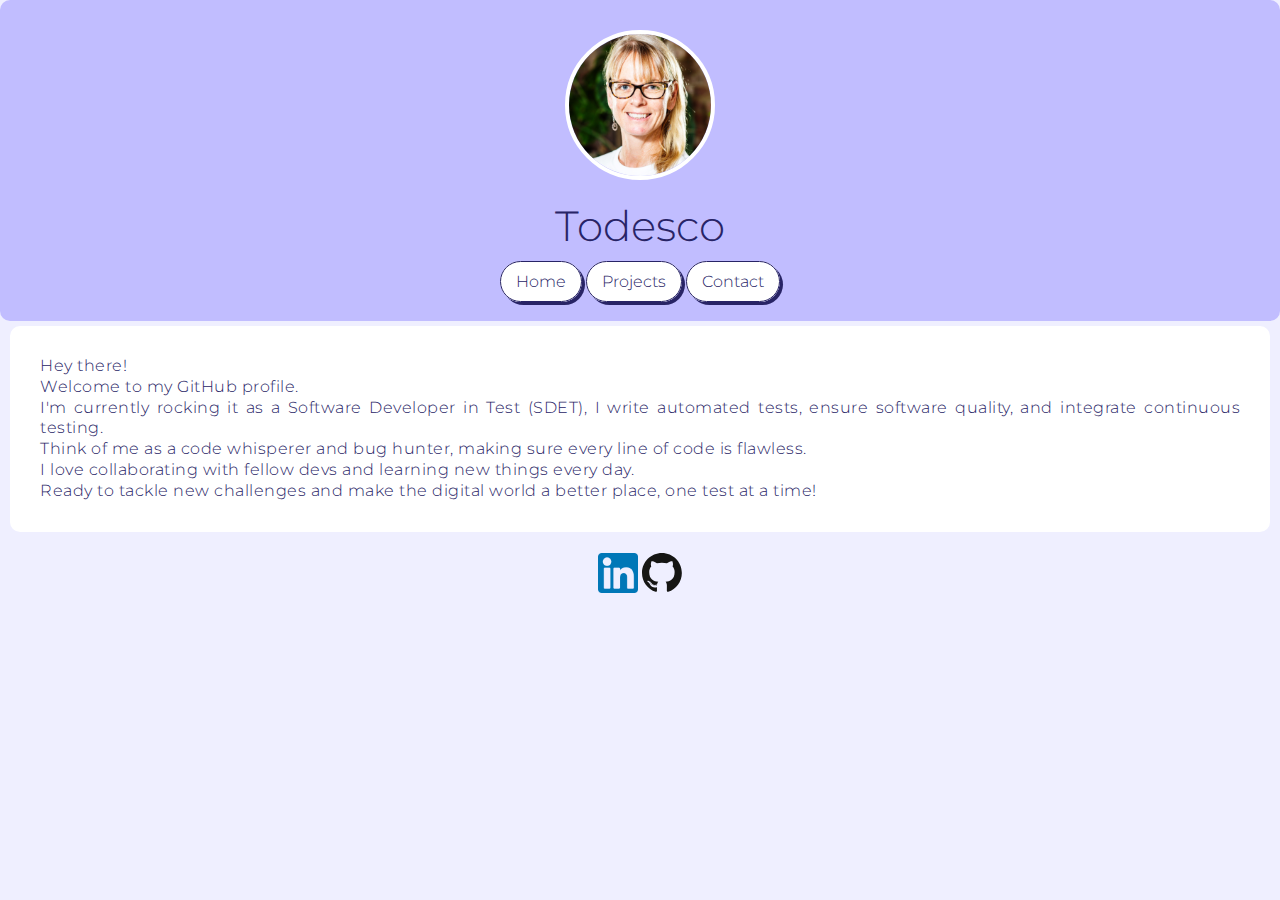
==== about.html @ f8c6dbab "completed basic profile" ====
<!DOCTYPE html>
<html lang="en">
  <head>
    <meta charset="UTF-8" />
    <meta http-equiv="X-UA-Compatible" content="IE=edge" />
    <meta name="viewport" content="width=device-width, initial-scale=1.0" />
    <link rel="stylesheet" href="css/style.css" />
    <title>My Profile</title>
  </head>
  <body>
    <header class="hero">
      <img class="profile-pic" src="images/profile_pic.jpeg" />
      <h1>Todesco</h1>
      <nav>
        <ul>
          <li><a class="nav-button" href="index.html">Home</a></li>
          <li><a class="nav-button" href="projects.html">Projects</a></li>
          <li><a class="nav-button" href="contact_form.html">Contact</a></li>
        </ul>
      </nav>
    </header>
    <main>
      <section class="articles-container">
        <article>
          <section class="about">
            <p>
              Hey there! <br />
              Welcome to my GitHub profile.<br />I'm currently rocking it as a
              Software Developer in Test (SDET), I write automated tests, ensure
              software quality, and integrate continuous testing.<br />Think of
              me as a code whisperer and bug hunter, making sure every line of
              code is flawless.<br />I love collaborating with fellow devs and
              learning new things every day.<br />Ready to tackle new challenges
              and make the digital world a better place, one test at a time!
            </p>
          </section>
        </article>
      </section>
    </main>
    <footer>
      <a
        href="https://www.linkedin.com/in/lisa-todesco-51aab129/?originalSubdomain=au"
        target="_blank"
        ><img
          class="socials-icon"
          src="images/linkedin.png"
          alt="LinkedIn Profile - Lisa Todesco"
      /></a>
      <a href="https://github.com/todesclia" target="_blank"
        ><img
          class="socials-icon"
          src="images/github.svg"
          alt="GitHub Profile - Lisa Todesco"
      /></a>
    </footer>
  </body>
</html>
---- css/style.css ----
/* Google Fonts */
@import url('https://fonts.googleapis.com/css2?family=Lato:ital,wght@0,100;0,300;0,400;0,700;0,900;1,100;1,300;1,400;1,700;1,900&family=Montserrat:ital,wght@0,100..900;1,100..900&family=Raleway:ital,wght@0,100..900;1,100..900&display=swap');

/* Global Variables */
:root {

  /* Colors */
  --brand: #efefff;
  --brand-alt: #c1bdff;
  --action: #ffff;
  --action-alt: #cce2e1;
  --base-lightest: #454646;
  --base-lighter: #ffff;
  --shadow-dark: #282466;

  /*  inherited colors  */
  --text: #282466;
}

/* CSS Reset */

html {
  box-sizing: border-box;
  font-size: 16px;
  font-family: "Montserrat", sans-serif;
  color: var(--black);
  scroll-behavior: smooth;
}

*,
*:before,
*:after {
  box-sizing: inherit;
}

h1,
h2,
h3,
h4,
h5,
h6 {
  font-family: "Montserrat", sans-serif;
}

body,
h1,
h2,
h3,
h4,
h5,
h6,
p,
ol,
ul {
  margin: 0;
  padding: 0;
}

ol,
ul {
  list-style: none;
}

img {
  max-width: 100%;
  height: auto;
}

input,
button,
textarea,
select {
  font: inherit;
}

/* set default font style */
html,
body {
  font-family: "Montserrat", sans-serif;
  font-size: 16px;
  font-weight: 300;
  background-color: var(--brand);
  color: var(--black);
}

/* .hero */
.hero {
  background-color: var(--brand-alt);
  border-radius: 10px;
  display: flex;
  flex-direction: column;
  justify-content: space-between;
  align-items: center;
  gap: 20px;
  padding: 30px 0px 30px 0px;
  top: 0;
  position: sticky;
}

.hero h1 {
  font-size: 42px;
  font-weight: 300;
  text-align: center;
  color: var(--text);
}

.hero .hero-accent {
  color: var(--action);
}

.profile-pic {
  border-radius: 80px;
  width: 150px;
  border: solid 4px #ffff;
}

.nav-button {
  background-color: var(--action);
  border: 1px solid var(--shadow-dark);
  border-radius: 110px;
  padding: 10px 15px 10px 15px;
  box-shadow: 3px 3px var(--shadow-dark);
  text-decoration: none;
  color: var(--text);
}

.about {
  display: flex;
}

.about p {
  color: var(--text);
  margin: 20px;
  text-align: justify;
  letter-spacing: 0.5px;
  line-height: 1.3;
}

.articles-container {
  display: flex;
  flex-direction: column;
}

article {
  padding: 10px 10px;
  background-color: var(--base-lighter);
  border-radius: 10px;
  margin: 5px 10px;
  transition: all 0.3s ease;
}

article .icon {
  display: flex;
  align-items: center;
  justify-content: flex-end;
}

article p {
  color: var(--text);
}

article .article-button {
  display: flex;
  align-items: center;
  justify-content: flex-end;
  text-decoration: none;
  color: var(--text);
  font-size: 14px;
  font-weight: bold;
}

article:hover {
  filter: contrast(150%);
}

li {
  display: inline;
  /* gap: 5px; */
}

/* .contact-form */
.contact-form {
  display: block;
  padding: 20px 15px;
  margin: 5px 10px;
}

.contact-form label {
  color: var(--text);
}

.contact-form input,
textarea {
  display: block;
  margin-top: 10px;
  margin-bottom: 15px;
  width: 100%;
  color: var(--text);
}

.contact-form h2 {
  color: var(--text);
  text-align: center;
}

.contact-form button {
  background-color: var(--action);
  border: 1px solid var(--shadow-dark);
  border-radius: 110px;
  box-shadow: 3px 3px var(--shadow-dark);
  padding: 10px 15px 10px 15px;
  color: var(--text);
  cursor: pointer;
}




/* footer */
footer {
  padding: 16px;
  text-align: center;
}

.socials-icon {
  width: 40px;
  height: 40px;
}

/* @media (min-width: 768px) {
  .articles-container {
      flex-direction: row;
  }
} */
/*border: solid red 1px;*/
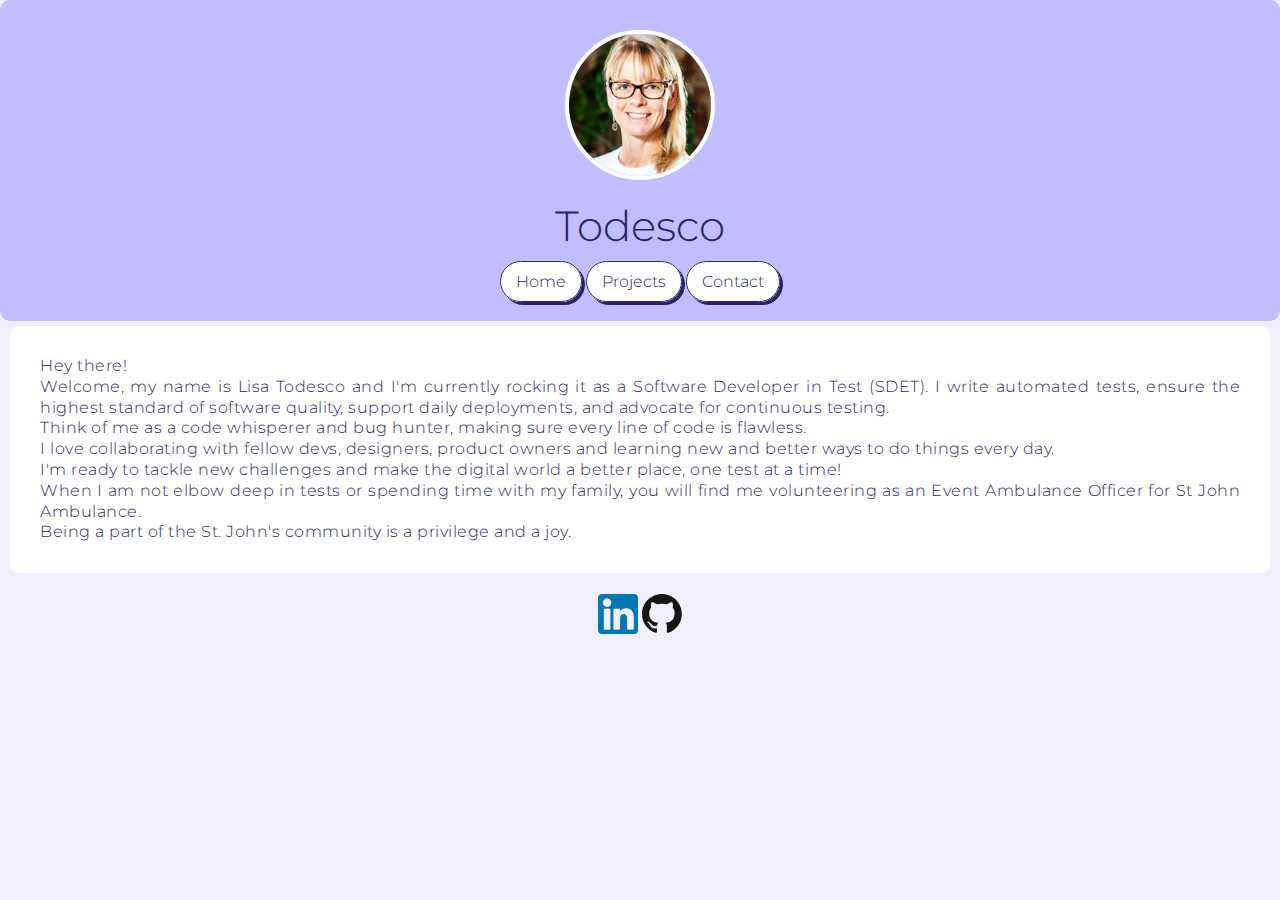
==== commit 119cdf5f: "update profile text" ====
--- a/about.html
+++ b/about.html
@@ -22,16 +22,21 @@
     <main>
       <section class="articles-container">
         <article>
-          <section class="about">
+          <section>
             <p>
-              Hey there! <br />
-              Welcome to my GitHub profile.<br />I'm currently rocking it as a
-              Software Developer in Test (SDET), I write automated tests, ensure
-              software quality, and integrate continuous testing.<br />Think of
-              me as a code whisperer and bug hunter, making sure every line of
-              code is flawless.<br />I love collaborating with fellow devs and
-              learning new things every day.<br />Ready to tackle new challenges
-              and make the digital world a better place, one test at a time!
+              Hey there!<br />
+              Welcome, my name is Lisa Todesco and I'm currently rocking it as a
+              Software Developer in Test (SDET). I write automated tests, ensure
+              the highest standard of software quality, support daily
+              deployments, and advocate for continuous testing.<br> Think of me as a
+              code whisperer and bug hunter, making sure every line of code is
+              flawless.<br> I love collaborating with fellow devs, designers,
+              product owners and learning new and better ways to do things every
+              day.<br> I'm ready to tackle new challenges and make the digital world
+              a better place, one test at a time! <br>When I am not elbow deep in
+              tests or spending time with my family, you will find me
+              volunteering as an Event Ambulance Officer for St John Ambulance.<br>
+              Being a part of the St. John's community is a privilege and a joy.
             </p>
           </section>
         </article>
--- a/css/style.css
+++ b/css/style.css
@@ -93,8 +93,8 @@
   align-items: center;
   gap: 20px;
   padding: 30px 0px 30px 0px;
-  top: 0;
-  position: sticky;
+  /* top: 0; */
+  /* position: sticky; */
 }
 
 .hero h1 {
@@ -124,21 +124,13 @@
   color: var(--text);
 }
 
-.about {
-  display: flex;
-}
-
-.about p {
-  color: var(--text);
-  margin: 20px;
-  text-align: justify;
-  letter-spacing: 0.5px;
-  line-height: 1.3;
-}
-
 .articles-container {
   display: flex;
   flex-direction: column;
+}
+
+.articles-container h2 {
+  text-align: center;
 }
 
 article {
@@ -173,6 +165,15 @@
   filter: contrast(150%);
 }
 
+.articles-container p {
+  color: var(--text);
+  margin: 20px;
+  text-align: justify;
+  letter-spacing: 0.5px;
+  line-height: 1.3;
+}
+
+
 li {
   display: inline;
   /* gap: 5px; */
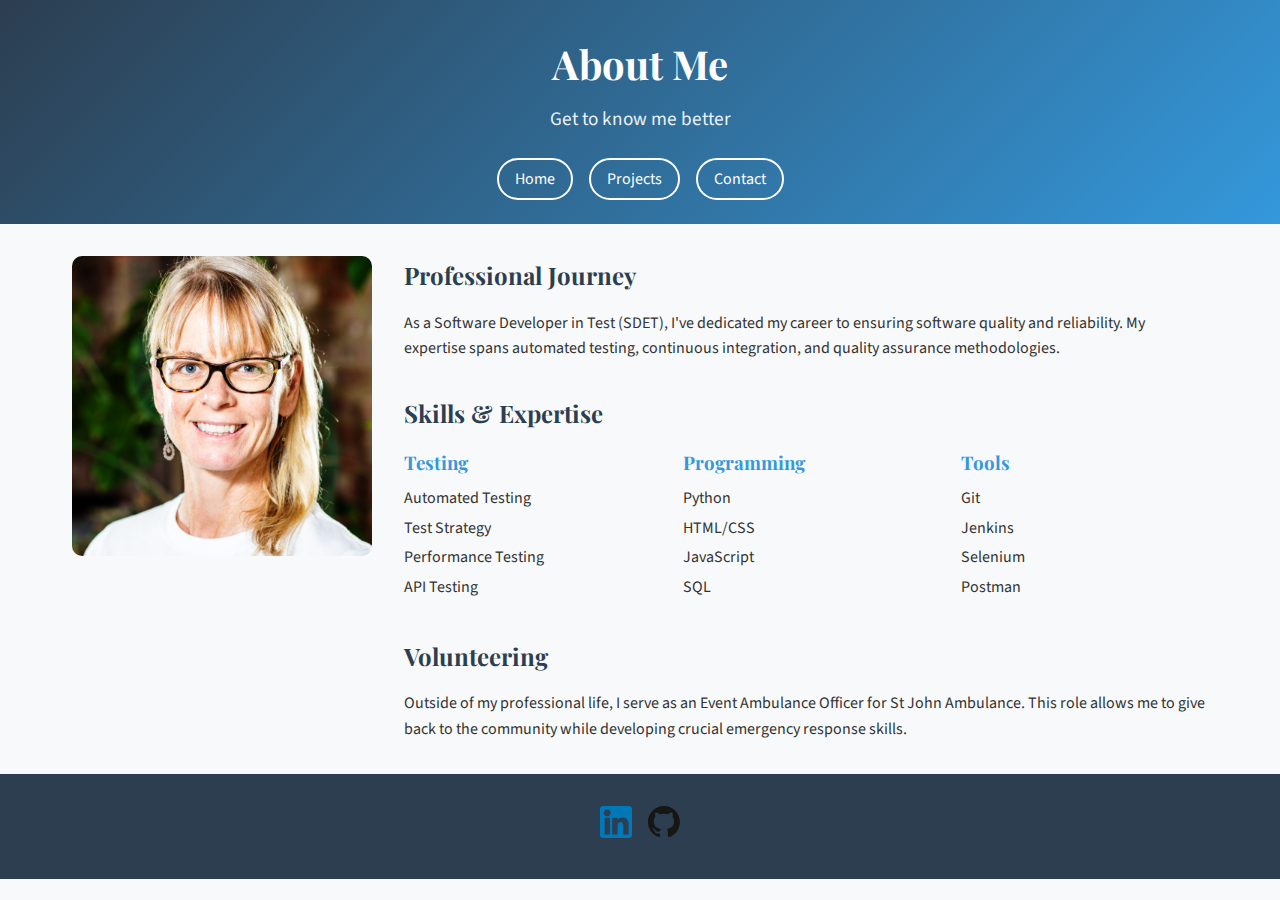
==== commit e0c0206a: "updated portfolio site" ====
--- a/about.html
+++ b/about.html
@@ -5,13 +5,18 @@
     <meta http-equiv="X-UA-Compatible" content="IE=edge" />
     <meta name="viewport" content="width=device-width, initial-scale=1.0" />
     <link rel="stylesheet" href="css/style.css" />
-    <title>My Profile</title>
+    <link rel="preconnect" href="https://fonts.googleapis.com">
+    <link rel="preconnect" href="https://fonts.gstatic.com" crossorigin>
+    <link href="https://fonts.googleapis.com/css2?family=Playfair+Display:wght@400;600&family=Source+Sans+Pro:wght@300;400;600&display=swap" rel="stylesheet">
+    <title>About | Lisa Todesco</title>
   </head>
   <body>
     <header class="hero">
-      <img class="profile-pic" src="images/profile_pic.jpeg" />
-      <h1>Todesco</h1>
-      <nav>
+      <div class="hero-content">
+        <h1>About Me</h1>
+        <p class="subtitle">Get to know me better</p>
+      </div>
+      <nav class="main-nav">
         <ul>
           <li><a class="nav-button" href="index.html">Home</a></li>
           <li><a class="nav-button" href="projects.html">Projects</a></li>
@@ -19,44 +24,72 @@
         </ul>
       </nav>
     </header>
+
     <main>
-      <section class="articles-container">
-        <article>
-          <section>
-            <p>
-              Hey there!<br />
-              Welcome, my name is Lisa Todesco and I'm currently rocking it as a
-              Software Developer in Test (SDET). I write automated tests, ensure
-              the highest standard of software quality, support daily
-              deployments, and advocate for continuous testing.<br> Think of me as a
-              code whisperer and bug hunter, making sure every line of code is
-              flawless.<br> I love collaborating with fellow devs, designers,
-              product owners and learning new and better ways to do things every
-              day.<br> I'm ready to tackle new challenges and make the digital world
-              a better place, one test at a time! <br>When I am not elbow deep in
-              tests or spending time with my family, you will find me
-              volunteering as an Event Ambulance Officer for St John Ambulance.<br>
-              Being a part of the St. John's community is a privilege and a joy.
-            </p>
-          </section>
-        </article>
+      <section class="about-section">
+        <div class="container">
+          <div class="about-grid">
+            <div class="about-image">
+              <img src="images/profile_pic.jpeg" alt="Lisa Todesco" />
+            </div>
+            <div class="about-content">
+              <h2>Professional Journey</h2>
+              <p>As a Software Developer in Test (SDET), I've dedicated my career to ensuring software quality and reliability. 
+                My expertise spans automated testing, continuous integration, and quality assurance methodologies.</p>
+              
+              <h2>Skills & Expertise</h2>
+              <div class="skills-grid">
+                <div class="skill-category">
+                  <h3>Testing</h3>
+                  <ul>
+                    <li>Automated Testing</li>
+                    <li>Test Strategy</li>
+                    <li>Performance Testing</li>
+                    <li>API Testing</li>
+                  </ul>
+                </div>
+                <div class="skill-category">
+                  <h3>Programming</h3>
+                  <ul>
+                    <li>Python</li>
+                    <li>HTML/CSS</li>
+                    <li>JavaScript</li>
+                    <li>SQL</li>
+                  </ul>
+                </div>
+                <div class="skill-category">
+                  <h3>Tools</h3>
+                  <ul>
+                    <li>Git</li>
+                    <li>Jenkins</li>
+                    <li>Selenium</li>
+                    <li>Postman</li>
+                  </ul>
+                </div>
+              </div>
+
+              <h2>Volunteering</h2>
+              <p>Outside of my professional life, I serve as an Event Ambulance Officer for St John Ambulance. 
+                This role allows me to give back to the community while developing crucial emergency response skills.</p>
+            </div>
+          </div>
+        </div>
       </section>
     </main>
+
     <footer>
-      <a
-        href="https://www.linkedin.com/in/lisa-todesco-51aab129/?originalSubdomain=au"
-        target="_blank"
-        ><img
-          class="socials-icon"
-          src="images/linkedin.png"
-          alt="LinkedIn Profile - Lisa Todesco"
-      /></a>
-      <a href="https://github.com/todesclia" target="_blank"
-        ><img
-          class="socials-icon"
-          src="images/github.svg"
-          alt="GitHub Profile - Lisa Todesco"
-      /></a>
+      <div class="social-links">
+        <a href="https://www.linkedin.com/in/lisa-todesco-51aab129/?originalSubdomain=au" 
+           target="_blank" 
+           aria-label="LinkedIn Profile">
+          <img class="socials-icon" src="images/linkedin.png" alt="LinkedIn" />
+        </a>
+        <a href="https://github.com/todesclia" 
+           target="_blank"
+           aria-label="GitHub Profile">
+          <img class="socials-icon" src="images/github.svg" alt="GitHub" />
+        </a>
+      </div>
     </footer>
   </body>
 </html>
--- a/css/style.css
+++ b/css/style.css
@@ -3,234 +3,708 @@
 
 /* Global Variables */
 :root {
-
-  /* Colors */
-  --brand: #efefff;
-  --brand-alt: #c1bdff;
-  --action: #ffff;
-  --action-alt: #cce2e1;
-  --base-lightest: #454646;
-  --base-lighter: #ffff;
-  --shadow-dark: #282466;
-
-  /*  inherited colors  */
-  --text: #282466;
+  --primary-color: #2c3e50;
+  --secondary-color: #3498db;
+  --text-color: #333;
+  --light-bg: #f8f9fa;
+  --spacing-unit: 2rem;
 }
 
 /* CSS Reset */
-
-html {
-  box-sizing: border-box;
-  font-size: 16px;
-  font-family: "Montserrat", sans-serif;
-  color: var(--black);
-  scroll-behavior: smooth;
-}
-
-*,
-*:before,
-*:after {
-  box-sizing: inherit;
-}
-
-h1,
-h2,
-h3,
-h4,
-h5,
-h6 {
-  font-family: "Montserrat", sans-serif;
-}
-
-body,
-h1,
-h2,
-h3,
-h4,
-h5,
-h6,
-p,
-ol,
-ul {
+* {
   margin: 0;
   padding: 0;
-}
-
-ol,
-ul {
+  box-sizing: border-box;
+}
+
+body {
+  font-family: 'Source Sans Pro', sans-serif;
+  line-height: 1.6;
+  color: var(--text-color);
+  background-color: var(--light-bg);
+}
+
+h1, h2, h3 {
+  font-family: 'Playfair Display', serif;
+  color: var(--primary-color);
+}
+
+.container {
+  max-width: 1200px;
+  margin: 0 auto;
+  padding: 0 var(--spacing-unit);
+}
+
+/* Hero Section */
+.hero {
+  background: linear-gradient(135deg, var(--primary-color), var(--secondary-color));
+  color: white;
+  padding: var(--spacing-unit) 0;
+  text-align: center;
+}
+
+.hero-content {
+  margin-bottom: var(--spacing-unit);
+}
+
+.profile-pic {
+  width: 200px;
+  height: 200px;
+  border-radius: 50%;
+  border: 4px solid white;
+  margin-bottom: 1rem;
+  object-fit: cover;
+}
+
+.hero h1 {
+  color: white;
+  font-size: 2.5rem;
+  margin-bottom: 0.5rem;
+}
+
+.subtitle {
+  font-size: 1.2rem;
+  opacity: 0.9;
+}
+
+/* Navigation */
+.main-nav ul {
   list-style: none;
-}
-
-img {
-  max-width: 100%;
-  height: auto;
-}
-
-input,
-button,
-textarea,
-select {
-  font: inherit;
-}
-
-/* set default font style */
-html,
-body {
-  font-family: "Montserrat", sans-serif;
-  font-size: 16px;
-  font-weight: 300;
-  background-color: var(--brand);
-  color: var(--black);
-}
-
-/* .hero */
-.hero {
-  background-color: var(--brand-alt);
+  display: flex;
+  justify-content: center;
+  gap: 1rem;
+  margin-top: 1rem;
+}
+
+.nav-button {
+  color: white;
+  text-decoration: none;
+  padding: 0.5rem 1rem;
+  border: 2px solid white;
+  border-radius: 25px;
+  transition: all 0.3s ease;
+}
+
+.nav-button:hover {
+  background: white;
+  color: var(--primary-color);
+}
+
+/* Intro Section */
+.intro {
+  padding: var(--spacing-unit) 0;
+}
+
+.intro p {
+  max-width: 800px;
+  margin: 0 auto 1rem;
+  font-size: 1.1rem;
+}
+
+/* Projects Preview */
+.projects-preview {
+  padding: var(--spacing-unit) 0;
+  background: white;
+}
+
+.projects-preview h2 {
+  text-align: center;
+  margin-bottom: var(--spacing-unit);
+}
+
+.cards-grid {
+  display: grid;
+  grid-template-columns: repeat(auto-fit, minmax(280px, 1fr));
+  gap: 2rem;
+  padding: 1rem;
+}
+
+.card {
+  background: white;
   border-radius: 10px;
+  padding: 2rem;
+  text-align: center;
+  box-shadow: 0 4px 6px rgba(0, 0, 0, 0.1);
+  transition: transform 0.3s ease;
+}
+
+.card:hover {
+  transform: translateY(-5px);
+}
+
+.icon {
+  width: 64px;
+  height: 64px;
+  margin-bottom: 1rem;
+}
+
+.card h3 {
+  margin-bottom: 1rem;
+}
+
+.button {
+  display: inline-block;
+  padding: 0.5rem 1.5rem;
+  background: var(--secondary-color);
+  color: white;
+  text-decoration: none;
+  border-radius: 25px;
+  margin-top: 1rem;
+  transition: background 0.3s ease;
+}
+
+.button:hover {
+  background: var(--primary-color);
+}
+
+/* Footer */
+footer {
+  background: var(--primary-color);
+  padding: var(--spacing-unit) 0;
+  text-align: center;
+}
+
+.social-links {
+  display: flex;
+  justify-content: center;
+  gap: 1rem;
+}
+
+.socials-icon {
+  width: 32px;
+  height: 32px;
+  transition: transform 0.3s ease;
+}
+
+.socials-icon:hover {
+  transform: scale(1.1);
+}
+
+/* Responsive Design */
+@media (max-width: 768px) {
+  :root {
+    --spacing-unit: 1.5rem;
+  }
+
+  .hero h1 {
+    font-size: 2rem;
+  }
+
+  .profile-pic {
+    width: 150px;
+    height: 150px;
+  }
+
+  .intro p {
+    font-size: 1rem;
+  }
+
+  .cards-grid {
+    grid-template-columns: 1fr;
+    gap: 1.5rem;
+  }
+}
+
+@media (max-width: 480px) {
+  .main-nav ul {
+    flex-direction: column;
+    gap: 0.5rem;
+  }
+
+  .nav-button {
+    display: block;
+    width: 200px;
+    margin: 0 auto;
+  }
+}
+
+/* Projects Page Styles */
+.projects-section {
+  padding: var(--spacing-unit) 0;
+}
+
+.project-card {
+  background: white;
+  border-radius: 10px;
+  overflow: hidden;
+  margin-bottom: 2rem;
+  box-shadow: 0 4px 6px rgba(0, 0, 0, 0.1);
+  transition: transform 0.3s ease;
+}
+
+.project-card:hover {
+  transform: translateY(-5px);
+}
+
+.project-img {
+  width: 100%;
+  height: 250px;
+  object-fit: cover;
+  border-bottom: 1px solid rgba(0, 0, 0, 0.1);
+}
+
+/* Specific style for RippleRise frontend image */
+.project-img[src*="ripplerise-frontend"] {
+  object-fit: contain;
+  object-position: top;
+  background: #f5f5f5;
+  padding: 1rem;
+}
+
+.project-content {
+  padding: 1.5rem;
   display: flex;
   flex-direction: column;
-  justify-content: space-between;
+  gap: 0.75rem;
+}
+
+.project-content h2 {
+  margin: 0;
+  font-size: 1.5rem;
+  color: var(--primary-color);
+}
+
+.project-content > p {
+  margin: 0;
+  font-size: 0.95rem;
+  line-height: 1.5;
+}
+
+/* Project Features Styles */
+.project-features {
+  margin: 0 !important;
+  font-size: 0.95rem;
+}
+
+.project-features ul {
+  list-style: none;
+  padding: 0;
+  margin: 0.5rem 0;
+  display: grid;
+  grid-template-columns: repeat(auto-fit, minmax(200px, 1fr));
+  gap: 0.5rem;
+}
+
+.project-features li {
+  position: relative;
+  padding-left: 1.25rem;
+  margin: 0;
+  line-height: 1.4;
+}
+
+.project-features li::before {
+  content: "→";
+  position: absolute;
+  left: 0;
+  color: var(--secondary-color);
+}
+
+/* Tech Stack Styles */
+.tech-stack {
+  margin: 0.5rem 0;
+  display: flex;
+  flex-wrap: wrap;
+  gap: 0.5rem;
+}
+
+.tech-tag {
+  background: var(--secondary-color);
+  color: white;
+  padding: 0.25rem 0.75rem;
+  border-radius: 15px;
+  font-size: 0.8rem;
+  font-weight: 500;
+}
+
+/* Button Styles */
+.button {
+  display: inline-flex;
   align-items: center;
-  gap: 20px;
-  padding: 30px 0px 30px 0px;
-  /* top: 0; */
-  /* position: sticky; */
-}
-
-.hero h1 {
-  font-size: 42px;
-  font-weight: 300;
+  justify-content: center;
+  min-width: 120px;
+  padding: 0.5rem 1.25rem;
+  background: var(--secondary-color);
+  color: white;
+  text-decoration: none;
+  border-radius: 25px;
+  font-size: 0.9rem;
+  font-weight: 500;
   text-align: center;
-  color: var(--text);
-}
-
-.hero .hero-accent {
-  color: var(--action);
-}
-
-.profile-pic {
-  border-radius: 80px;
-  width: 150px;
-  border: solid 4px #ffff;
-}
-
-.nav-button {
-  background-color: var(--action);
-  border: 1px solid var(--shadow-dark);
-  border-radius: 110px;
-  padding: 10px 15px 10px 15px;
-  box-shadow: 3px 3px var(--shadow-dark);
+  transition: all 0.3s ease;
+  height: 36px;
+  border: 2px solid var(--secondary-color);
+}
+
+.button:hover {
+  background: var(--primary-color);
+  border-color: var(--primary-color);
+  transform: translateY(-2px);
+  box-shadow: 0 2px 4px rgba(0, 0, 0, 0.2);
+}
+
+/* Responsive Adjustments */
+@media (max-width: 768px) {
+  .project-img {
+    height: 200px;
+  }
+
+  .project-content {
+    padding: 1.25rem;
+  }
+
+  .project-features ul {
+    grid-template-columns: 1fr;
+  }
+}
+
+/* Dark mode adjustments */
+@media (prefers-color-scheme: dark) {
+  .project-card {
+    background: var(--primary-color);
+  }
+
+  .project-content h2,
+  .project-content p,
+  .project-features li {
+    color: #fff;
+  }
+
+  .project-img {
+    border-bottom-color: rgba(255, 255, 255, 0.1);
+    background: #2c3e50;
+  }
+
+  /* Specific style for RippleRise frontend image */
+  .project-img[src*="ripplerise-frontend"] {
+    background: #2c3e50;
+  }
+}
+
+/* About Page Styles */
+.about-section {
+  padding: var(--spacing-unit) 0;
+}
+
+.about-grid {
+  display: grid;
+  grid-template-columns: 300px 1fr;
+  gap: 2rem;
+  align-items: start;
+}
+
+.about-image img {
+  width: 100%;
+  border-radius: 10px;
+}
+
+.about-content h2 {
+  margin: 2rem 0 1rem;
+}
+
+.about-content h2:first-child {
+  margin-top: 0;
+}
+
+.skills-grid {
+  display: grid;
+  grid-template-columns: repeat(auto-fit, minmax(200px, 1fr));
+  gap: 2rem;
+  margin: 1rem 0;
+}
+
+.skill-category h3 {
+  margin-bottom: 0.5rem;
+  color: var(--secondary-color);
+}
+
+.skill-category ul {
+  list-style: none;
+}
+
+.skill-category li {
+  margin-bottom: 0.25rem;
+}
+
+/* Contact Page Styles */
+.contact-section {
+  padding: var(--spacing-unit) 0;
+}
+
+.contact-grid {
+  display: grid;
+  grid-template-columns: 1fr 1fr;
+  gap: 4rem;
+  align-items: start;
+}
+
+.contact-info h2 {
+  margin-bottom: 1rem;
+  color: var(--primary-color);
+}
+
+.contact-info p {
+  font-size: 1.1rem;
+  line-height: 1.6;
+  margin-bottom: 2rem;
+}
+
+.contact-methods {
+  margin-top: 2rem;
+}
+
+.contact-method {
+  margin-bottom: 2rem;
+}
+
+.contact-method h3 {
+  color: var(--secondary-color);
+  margin-bottom: 0.5rem;
+  font-size: 1.2rem;
+}
+
+.contact-link {
+  color: var(--primary-color);
   text-decoration: none;
-  color: var(--text);
-}
-
+  font-size: 1.1rem;
+  display: inline-block;
+  transition: color 0.3s ease;
+}
+
+.contact-link:hover {
+  color: var(--secondary-color);
+}
+
+.qr-code-container {
+  background: white;
+  padding: 2rem;
+  border-radius: 10px;
+  box-shadow: 0 4px 6px rgba(0, 0, 0, 0.1);
+  text-align: center;
+}
+
+.qr-code-container h3 {
+  color: var(--primary-color);
+  margin-bottom: 1.5rem;
+}
+
+.qr-code {
+  width: 200px;
+  height: 200px;
+  margin: 1rem 0;
+  background: white;
+  padding: 0.5rem;
+  border-radius: 4px;
+}
+
+.qr-caption {
+  color: #666;
+  font-size: 0.9rem;
+  margin-top: 1rem;
+}
+
+/* Dark mode adjustments */
+@media (prefers-color-scheme: dark) {
+  .qr-code-container {
+    background: var(--primary-color);
+  }
+
+  .qr-code-container h3,
+  .contact-link {
+    color: white;
+  }
+
+  .qr-caption {
+    color: #ccc;
+  }
+
+  .qr-code {
+    background: white;
+  }
+}
+
+/* Responsive adjustments */
+@media (max-width: 768px) {
+  .contact-grid {
+    grid-template-columns: 1fr;
+    gap: 2rem;
+  }
+
+  .qr-code-container {
+    max-width: 400px;
+    margin: 0 auto;
+  }
+}
+
+/* Articles Container Styles */
 .articles-container {
+  max-width: 1200px;
+  margin: 0 auto;
+  padding: 2rem var(--spacing-unit);
+  display: grid;
+  grid-template-columns: repeat(auto-fit, minmax(280px, 1fr));
+  gap: 2rem;
+}
+
+.articles-container article {
+  background: white;
+  border-radius: 10px;
+  padding: 2rem;
+  text-align: center;
+  box-shadow: 0 4px 6px rgba(0, 0, 0, 0.1);
+  transition: transform 0.3s ease;
   display: flex;
   flex-direction: column;
-}
-
-.articles-container h2 {
-  text-align: center;
-}
-
-article {
-  padding: 10px 10px;
-  background-color: var(--base-lighter);
-  border-radius: 10px;
-  margin: 5px 10px;
+  align-items: center;
+}
+
+.articles-container article:hover {
+  transform: translateY(-5px);
+}
+
+/* Icon Styles */
+.icon {
+  width: 64px;
+  height: 64px;
+  margin-bottom: 1.5rem;
+  color: var(--primary-color);
+}
+
+/* SVG specific styles */
+.icon[src*="web-dev-icon"] {
+  stroke: var(--secondary-color);
+  stroke-width: 1.5;
+}
+
+.icon[src*="python-icon"] {
+  fill: #3776AB;
+}
+
+.icon[src*="django-icon"] {
+  fill: #092E20;
+}
+
+/* Article Button Styles */
+.article-button {
+  display: inline-block;
+  padding: 0.5rem 1.5rem;
+  margin-top: 1.5rem;
+  background: var(--secondary-color);
+  color: white;
+  text-decoration: none;
+  border-radius: 25px;
   transition: all 0.3s ease;
 }
 
-article .icon {
+.article-button:hover {
+  background: var(--primary-color);
+  transform: translateY(-2px);
+  box-shadow: 0 2px 4px rgba(0, 0, 0, 0.2);
+}
+
+/* Article Text Styles */
+.articles-container article p {
+  color: var(--text-color);
+  line-height: 1.6;
+  margin: 0;
+  flex-grow: 1;
+}
+
+/* First Article (Intro) Specific Styles */
+.articles-container article:first-child {
+  grid-column: 1 / -1;
+  text-align: left;
+  background: transparent;
+  box-shadow: none;
+  padding: 0;
+}
+
+.articles-container article:first-child:hover {
+  transform: none;
+}
+
+.articles-container article:first-child p {
+  max-width: 800px;
+  margin: 0 auto 1rem;
+  font-size: 1.1rem;
+}
+
+/* Responsive Adjustments */
+@media (max-width: 768px) {
+  .articles-container {
+    grid-template-columns: 1fr;
+    padding: 1rem;
+  }
+
+  .icon {
+    width: 48px;
+    height: 48px;
+  }
+
+  .articles-container article:first-child p {
+    font-size: 1rem;
+  }
+}
+
+/* Dark mode support */
+@media (prefers-color-scheme: dark) {
+  .articles-container article {
+    background: var(--primary-color);
+  }
+
+  .articles-container article p {
+    color: #fff;
+  }
+
+  .icon[src*="web-dev-icon"] {
+    stroke: var(--secondary-color);
+  }
+
+  .icon[src*="python-icon"],
+  .icon[src*="django-icon"] {
+    filter: brightness(1.5);
+  }
+}
+
+/* Project Links Styles */
+.project-links {
   display: flex;
-  align-items: center;
-  justify-content: flex-end;
-}
-
-article p {
-  color: var(--text);
-}
-
-article .article-button {
-  display: flex;
-  align-items: center;
-  justify-content: flex-end;
-  text-decoration: none;
-  color: var(--text);
-  font-size: 14px;
-  font-weight: bold;
-}
-
-article:hover {
-  filter: contrast(150%);
-}
-
-.articles-container p {
-  color: var(--text);
-  margin: 20px;
-  text-align: justify;
-  letter-spacing: 0.5px;
-  line-height: 1.3;
-}
-
-
-li {
-  display: inline;
-  /* gap: 5px; */
-}
-
-/* .contact-form */
-.contact-form {
-  display: block;
-  padding: 20px 15px;
-  margin: 5px 10px;
-}
-
-.contact-form label {
-  color: var(--text);
-}
-
-.contact-form input,
-textarea {
-  display: block;
-  margin-top: 10px;
-  margin-bottom: 15px;
-  width: 100%;
-  color: var(--text);
-}
-
-.contact-form h2 {
-  color: var(--text);
-  text-align: center;
-}
-
-.contact-form button {
-  background-color: var(--action);
-  border: 1px solid var(--shadow-dark);
-  border-radius: 110px;
-  box-shadow: 3px 3px var(--shadow-dark);
-  padding: 10px 15px 10px 15px;
-  color: var(--text);
-  cursor: pointer;
-}
-
-
-
-
-/* footer */
-footer {
-  padding: 16px;
-  text-align: center;
-}
-
-.socials-icon {
-  width: 40px;
-  height: 40px;
-}
-
-/* @media (min-width: 768px) {
-  .articles-container {
-      flex-direction: row;
-  }
-} */
-/*border: solid red 1px;*/+  flex-wrap: wrap;
+  gap: 0.75rem;
+  margin-top: 1rem;
+}
+
+.button-secondary {
+  background: transparent;
+  color: var(--secondary-color);
+}
+
+.button-secondary:hover {
+  background: var(--secondary-color);
+  border-color: var(--secondary-color);
+  color: white;
+}
+
+/* Responsive adjustments */
+@media (max-width: 480px) {
+  .project-links {
+    flex-direction: column;
+  }
+
+  .button {
+    width: 100%;
+  }
+}
+
+/* Dark mode adjustments */
+@media (prefers-color-scheme: dark) {
+  .button-secondary {
+    color: white;
+    border-color: white;
+  }
+  
+  .button-secondary:hover {
+    background: white;
+    color: var(--primary-color);
+    border-color: white;
+  }
+}
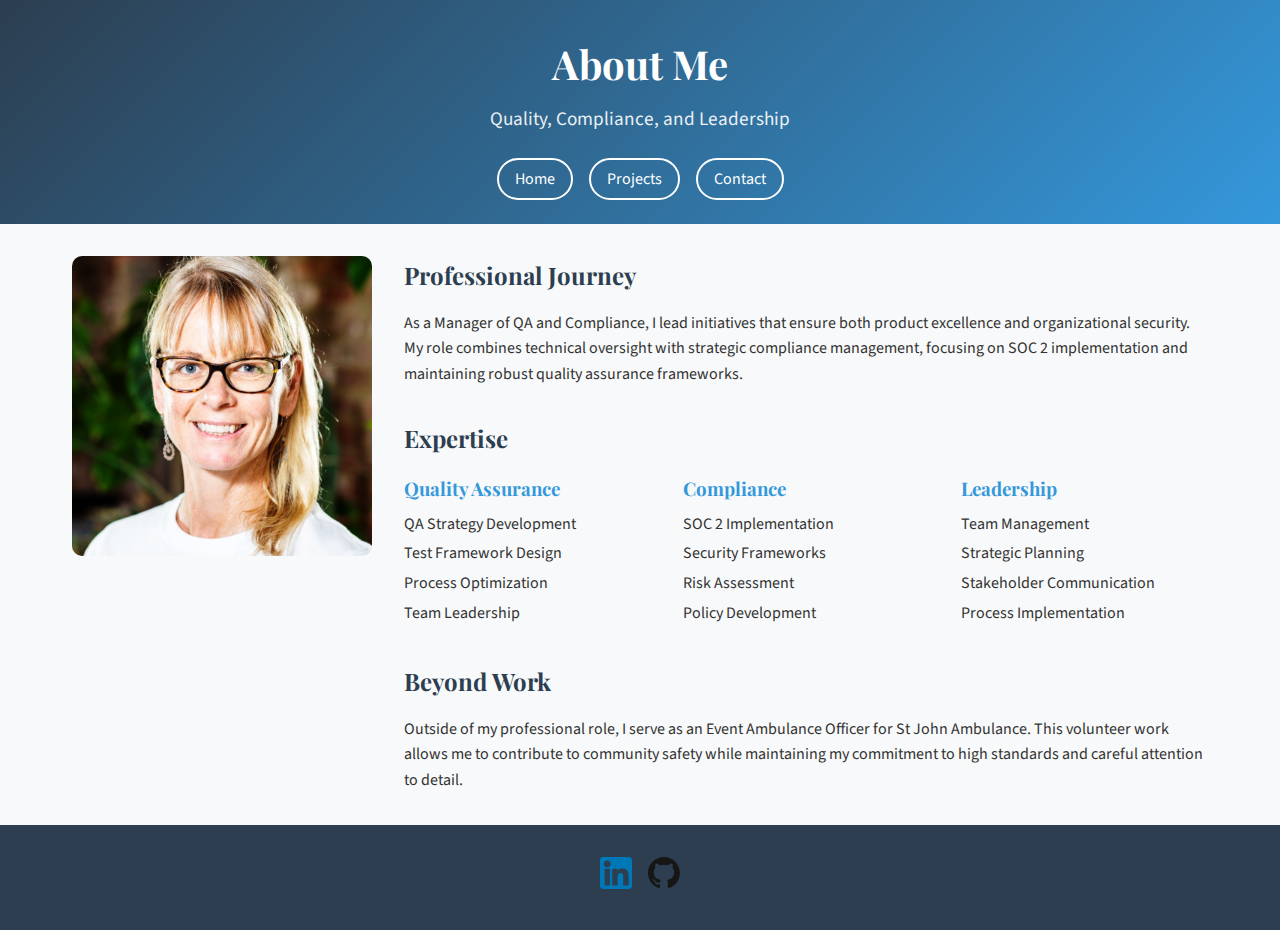
==== commit 742d2b4f: "updated portfolio site" ====
--- a/about.html
+++ b/about.html
@@ -14,7 +14,7 @@
     <header class="hero">
       <div class="hero-content">
         <h1>About Me</h1>
-        <p class="subtitle">Get to know me better</p>
+        <p class="subtitle">Quality, Compliance, and Leadership</p>
       </div>
       <nav class="main-nav">
         <ul>
@@ -34,43 +34,51 @@
             </div>
             <div class="about-content">
               <h2>Professional Journey</h2>
-              <p>As a Software Developer in Test (SDET), I've dedicated my career to ensuring software quality and reliability. 
-                My expertise spans automated testing, continuous integration, and quality assurance methodologies.</p>
-              
-              <h2>Skills & Expertise</h2>
+              <p>
+                As a Manager of QA and Compliance, I lead initiatives that ensure both product excellence and organizational security. 
+                My role combines technical oversight with strategic compliance management, focusing on SOC 2 implementation and 
+                maintaining robust quality assurance frameworks.
+              </p>
+
+              <h2>Expertise</h2>
               <div class="skills-grid">
                 <div class="skill-category">
-                  <h3>Testing</h3>
+                  <h3>Quality Assurance</h3>
                   <ul>
-                    <li>Automated Testing</li>
-                    <li>Test Strategy</li>
-                    <li>Performance Testing</li>
-                    <li>API Testing</li>
+                    <li>QA Strategy Development</li>
+                    <li>Test Framework Design</li>
+                    <li>Process Optimization</li>
+                    <li>Team Leadership</li>
                   </ul>
                 </div>
+
                 <div class="skill-category">
-                  <h3>Programming</h3>
+                  <h3>Compliance</h3>
                   <ul>
-                    <li>Python</li>
-                    <li>HTML/CSS</li>
-                    <li>JavaScript</li>
-                    <li>SQL</li>
+                    <li>SOC 2 Implementation</li>
+                    <li>Security Frameworks</li>
+                    <li>Risk Assessment</li>
+                    <li>Policy Development</li>
                   </ul>
                 </div>
+
                 <div class="skill-category">
-                  <h3>Tools</h3>
+                  <h3>Leadership</h3>
                   <ul>
-                    <li>Git</li>
-                    <li>Jenkins</li>
-                    <li>Selenium</li>
-                    <li>Postman</li>
+                    <li>Team Management</li>
+                    <li>Strategic Planning</li>
+                    <li>Stakeholder Communication</li>
+                    <li>Process Implementation</li>
                   </ul>
                 </div>
               </div>
 
-              <h2>Volunteering</h2>
-              <p>Outside of my professional life, I serve as an Event Ambulance Officer for St John Ambulance. 
-                This role allows me to give back to the community while developing crucial emergency response skills.</p>
+              <h2>Beyond Work</h2>
+              <p>
+                Outside of my professional role, I serve as an Event Ambulance Officer for St John Ambulance. This volunteer 
+                work allows me to contribute to community safety while maintaining my commitment to high standards and 
+                careful attention to detail.
+              </p>
             </div>
           </div>
         </div>
--- a/css/style.css
+++ b/css/style.css
@@ -41,6 +41,8 @@
   color: white;
   padding: var(--spacing-unit) 0;
   text-align: center;
+  position: relative;
+  z-index: 1;
 }
 
 .hero-content {
@@ -93,12 +95,22 @@
 /* Intro Section */
 .intro {
   padding: var(--spacing-unit) 0;
+  background: var(--bg-light);
+}
+
+.intro .container {
+  max-width: 800px;
+  margin: 0 auto;
 }
 
 .intro p {
-  max-width: 800px;
-  margin: 0 auto 1rem;
+  margin-bottom: 1.5rem;
   font-size: 1.1rem;
+  line-height: 1.6;
+}
+
+.intro p:last-child {
+  margin-bottom: 0;
 }
 
 /* Projects Preview */
@@ -474,6 +486,12 @@
   color: var(--secondary-color);
 }
 
+.qr-codes {
+  display: flex;
+  flex-direction: column;
+  gap: 2rem;
+}
+
 .qr-code-container {
   background: white;
   padding: 2rem;
@@ -485,41 +503,16 @@
 .qr-code-container h3 {
   color: var(--primary-color);
   margin-bottom: 1.5rem;
+  font-size: 1.1rem;
 }
 
 .qr-code {
-  width: 200px;
-  height: 200px;
+  width: 180px;
+  height: 180px;
   margin: 1rem 0;
   background: white;
   padding: 0.5rem;
   border-radius: 4px;
-}
-
-.qr-caption {
-  color: #666;
-  font-size: 0.9rem;
-  margin-top: 1rem;
-}
-
-/* Dark mode adjustments */
-@media (prefers-color-scheme: dark) {
-  .qr-code-container {
-    background: var(--primary-color);
-  }
-
-  .qr-code-container h3,
-  .contact-link {
-    color: white;
-  }
-
-  .qr-caption {
-    color: #ccc;
-  }
-
-  .qr-code {
-    background: white;
-  }
 }
 
 /* Responsive adjustments */
@@ -529,23 +522,38 @@
     gap: 2rem;
   }
 
-  .qr-code-container {
+  .qr-codes {
     max-width: 400px;
     margin: 0 auto;
+  }
+}
+
+/* For larger screens, optionally show QR codes side by side */
+@media (min-width: 1200px) {
+  .qr-codes {
+    flex-direction: row;
+    justify-content: center;
+    gap: 2rem;
+  }
+
+  .qr-code-container {
+    flex: 1;
   }
 }
 
 /* Articles Container Styles */
 .articles-container {
   max-width: 1200px;
-  margin: 0 auto;
-  padding: 2rem var(--spacing-unit);
-  display: grid;
-  grid-template-columns: repeat(auto-fit, minmax(280px, 1fr));
+  margin: 2rem auto;
+  padding: 0 var(--spacing-unit);
+  display: flex;
+  justify-content: space-between;
   gap: 2rem;
 }
 
 .articles-container article {
+  flex: 1;
+  min-width: 0;
   background: white;
   border-radius: 10px;
   padding: 2rem;
@@ -559,6 +567,13 @@
 
 .articles-container article:hover {
   transform: translateY(-5px);
+}
+
+.articles-container article p {
+  color: var(--text-color);
+  line-height: 1.6;
+  margin: 0;
+  flex-grow: 1;
 }
 
 /* Icon Styles */
@@ -610,6 +625,7 @@
 }
 
 /* First Article (Intro) Specific Styles */
+/* DELETE START
 .articles-container article:first-child {
   grid-column: 1 / -1;
   text-align: left;
@@ -627,12 +643,26 @@
   margin: 0 auto 1rem;
   font-size: 1.1rem;
 }
+DELETE END */
 
 /* Responsive Adjustments */
+@media (max-width: 992px) {
+  .articles-container {
+    flex-wrap: wrap;
+  }
+  
+  .articles-container article {
+    flex-basis: calc(50% - 1rem);
+  }
+}
+
 @media (max-width: 768px) {
   .articles-container {
-    grid-template-columns: 1fr;
-    padding: 1rem;
+    flex-direction: column;
+  }
+  
+  .articles-container article {
+    flex-basis: 100%;
   }
 
   .icon {
@@ -708,3 +738,24 @@
     border-color: white;
   }
 }
+
+/* Add this to your existing CSS */
+html {
+  scroll-behavior: smooth;
+  scroll-padding-top: 300px;
+}
+
+/* Simplify the scroll margin styles */
+[id] {
+  scroll-margin-top: 300px;
+}
+
+/* Remove any duplicate transition properties */
+.project-card {
+  transition: transform 0.3s ease;
+}
+
+/* Remove this since we're consolidating the styles */
+/* #django-projects {
+  scroll-margin-top: 100px;
+} */
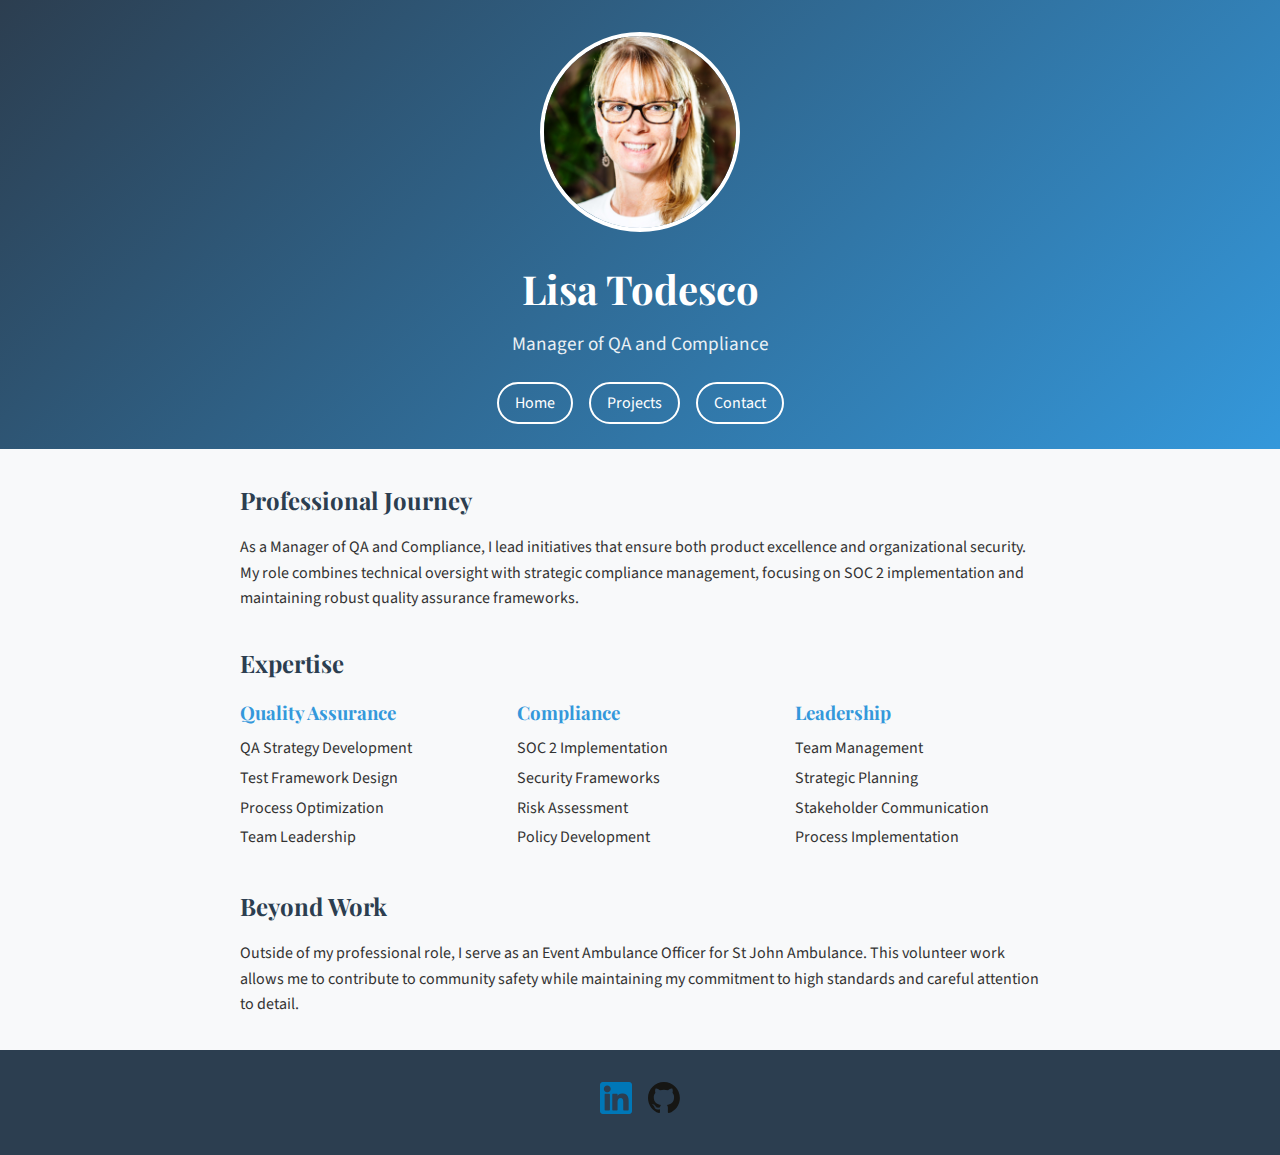
==== commit b7a0e72d: "modified for responsiveness  portfolio site" ====
--- a/about.html
+++ b/about.html
@@ -13,8 +13,9 @@
   <body>
     <header class="hero">
       <div class="hero-content">
-        <h1>About Me</h1>
-        <p class="subtitle">Quality, Compliance, and Leadership</p>
+        <img class="profile-pic" src="images/profile_pic.jpeg" alt="Lisa Todesco">
+        <h1>Lisa Todesco</h1>
+        <p class="subtitle">Manager of QA and Compliance</p>
       </div>
       <nav class="main-nav">
         <ul>
@@ -28,58 +29,53 @@
     <main>
       <section class="about-section">
         <div class="container">
-          <div class="about-grid">
-            <div class="about-image">
-              <img src="images/profile_pic.jpeg" alt="Lisa Todesco" />
-            </div>
-            <div class="about-content">
-              <h2>Professional Journey</h2>
-              <p>
-                As a Manager of QA and Compliance, I lead initiatives that ensure both product excellence and organizational security. 
-                My role combines technical oversight with strategic compliance management, focusing on SOC 2 implementation and 
-                maintaining robust quality assurance frameworks.
-              </p>
+          <div class="about-content">
+            <h2>Professional Journey</h2>
+            <p>
+              As a Manager of QA and Compliance, I lead initiatives that ensure both product excellence and organizational security. 
+              My role combines technical oversight with strategic compliance management, focusing on SOC 2 implementation and 
+              maintaining robust quality assurance frameworks.
+            </p>
 
-              <h2>Expertise</h2>
-              <div class="skills-grid">
-                <div class="skill-category">
-                  <h3>Quality Assurance</h3>
-                  <ul>
-                    <li>QA Strategy Development</li>
-                    <li>Test Framework Design</li>
-                    <li>Process Optimization</li>
-                    <li>Team Leadership</li>
-                  </ul>
-                </div>
-
-                <div class="skill-category">
-                  <h3>Compliance</h3>
-                  <ul>
-                    <li>SOC 2 Implementation</li>
-                    <li>Security Frameworks</li>
-                    <li>Risk Assessment</li>
-                    <li>Policy Development</li>
-                  </ul>
-                </div>
-
-                <div class="skill-category">
-                  <h3>Leadership</h3>
-                  <ul>
-                    <li>Team Management</li>
-                    <li>Strategic Planning</li>
-                    <li>Stakeholder Communication</li>
-                    <li>Process Implementation</li>
-                  </ul>
-                </div>
+            <h2>Expertise</h2>
+            <div class="skills-grid">
+              <div class="skill-category">
+                <h3>Quality Assurance</h3>
+                <ul>
+                  <li>QA Strategy Development</li>
+                  <li>Test Framework Design</li>
+                  <li>Process Optimization</li>
+                  <li>Team Leadership</li>
+                </ul>
               </div>
 
-              <h2>Beyond Work</h2>
-              <p>
-                Outside of my professional role, I serve as an Event Ambulance Officer for St John Ambulance. This volunteer 
-                work allows me to contribute to community safety while maintaining my commitment to high standards and 
-                careful attention to detail.
-              </p>
+              <div class="skill-category">
+                <h3>Compliance</h3>
+                <ul>
+                  <li>SOC 2 Implementation</li>
+                  <li>Security Frameworks</li>
+                  <li>Risk Assessment</li>
+                  <li>Policy Development</li>
+                </ul>
+              </div>
+
+              <div class="skill-category">
+                <h3>Leadership</h3>
+                <ul>
+                  <li>Team Management</li>
+                  <li>Strategic Planning</li>
+                  <li>Stakeholder Communication</li>
+                  <li>Process Implementation</li>
+                </ul>
+              </div>
             </div>
+
+            <h2>Beyond Work</h2>
+            <p>
+              Outside of my professional role, I serve as an Event Ambulance Officer for St John Ambulance. This volunteer 
+              work allows me to contribute to community safety while maintaining my commitment to high standards and 
+              careful attention to detail.
+            </p>
           </div>
         </div>
       </section>
--- a/css/style.css
+++ b/css/style.css
@@ -397,16 +397,9 @@
   padding: var(--spacing-unit) 0;
 }
 
-.about-grid {
-  display: grid;
-  grid-template-columns: 300px 1fr;
-  gap: 2rem;
-  align-items: start;
-}
-
-.about-image img {
-  width: 100%;
-  border-radius: 10px;
+.about-content {
+  max-width: 800px;
+  margin: 0 auto;
 }
 
 .about-content h2 {
